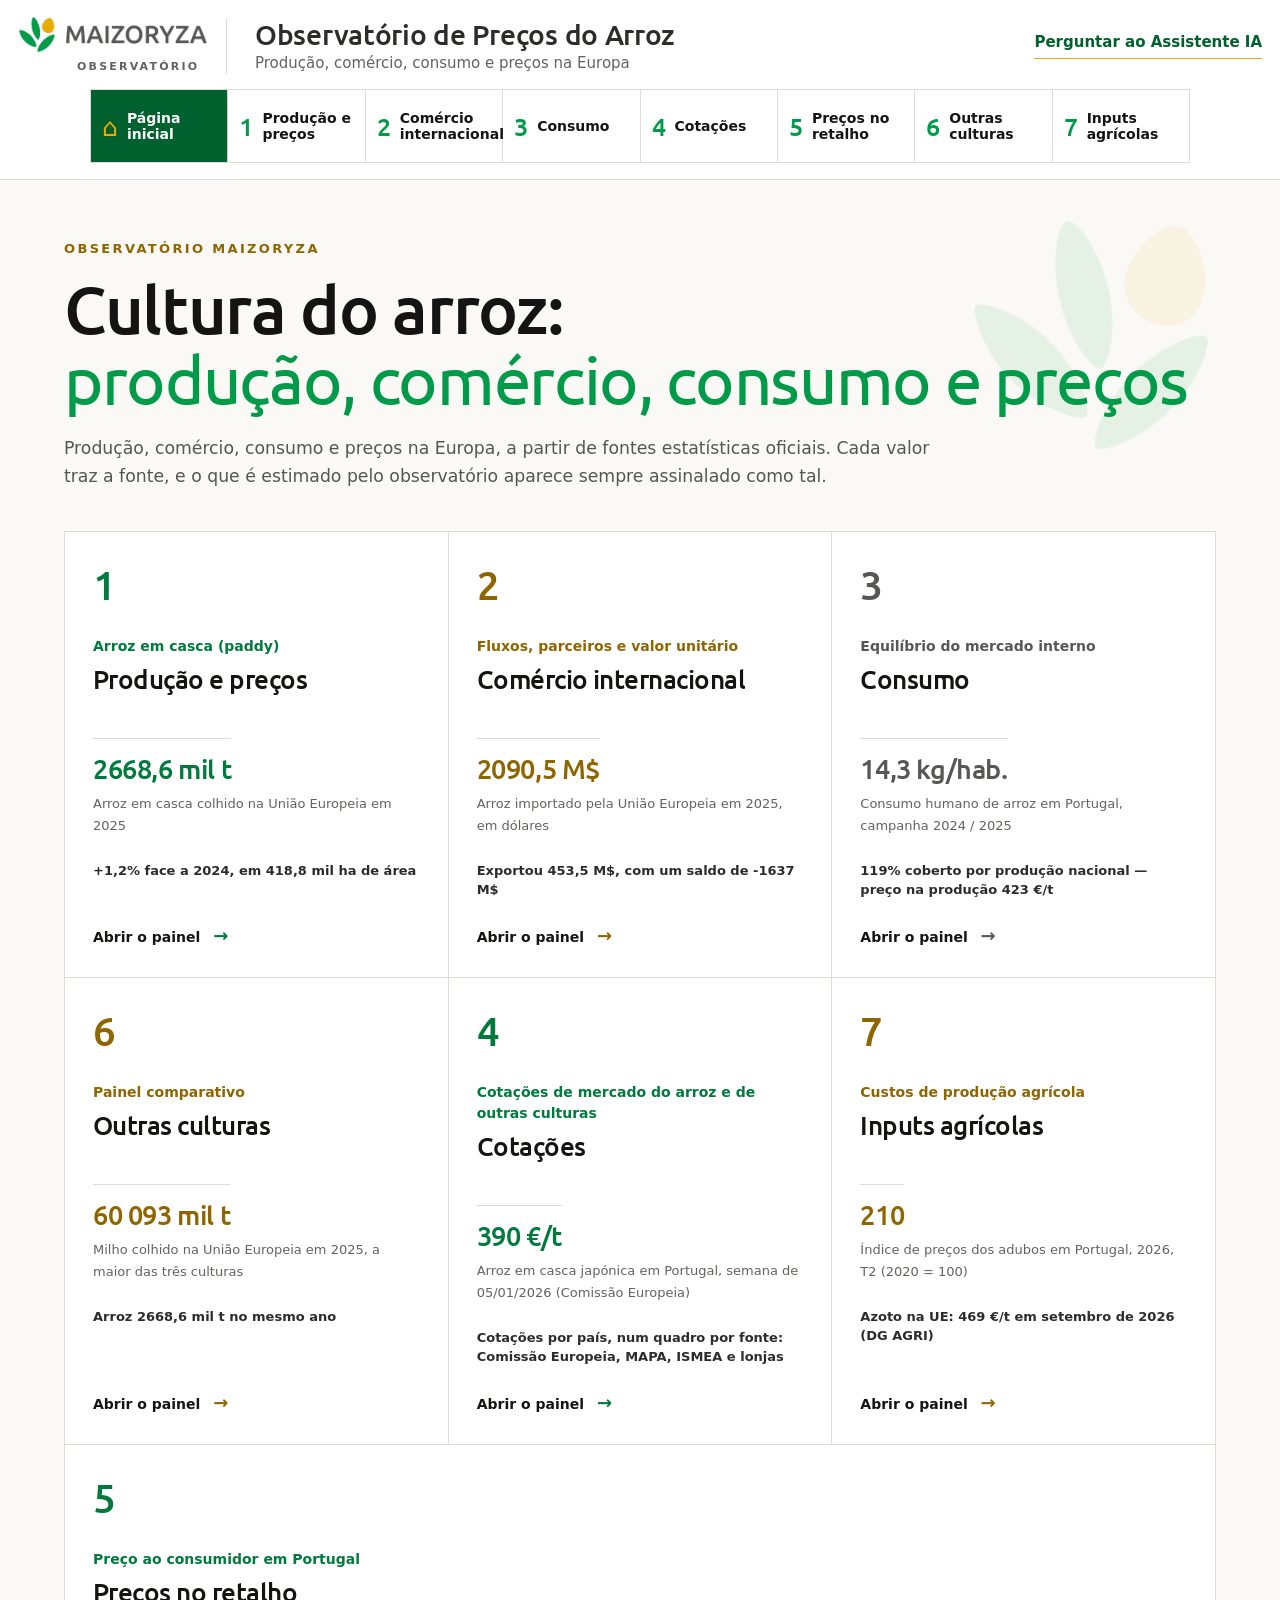
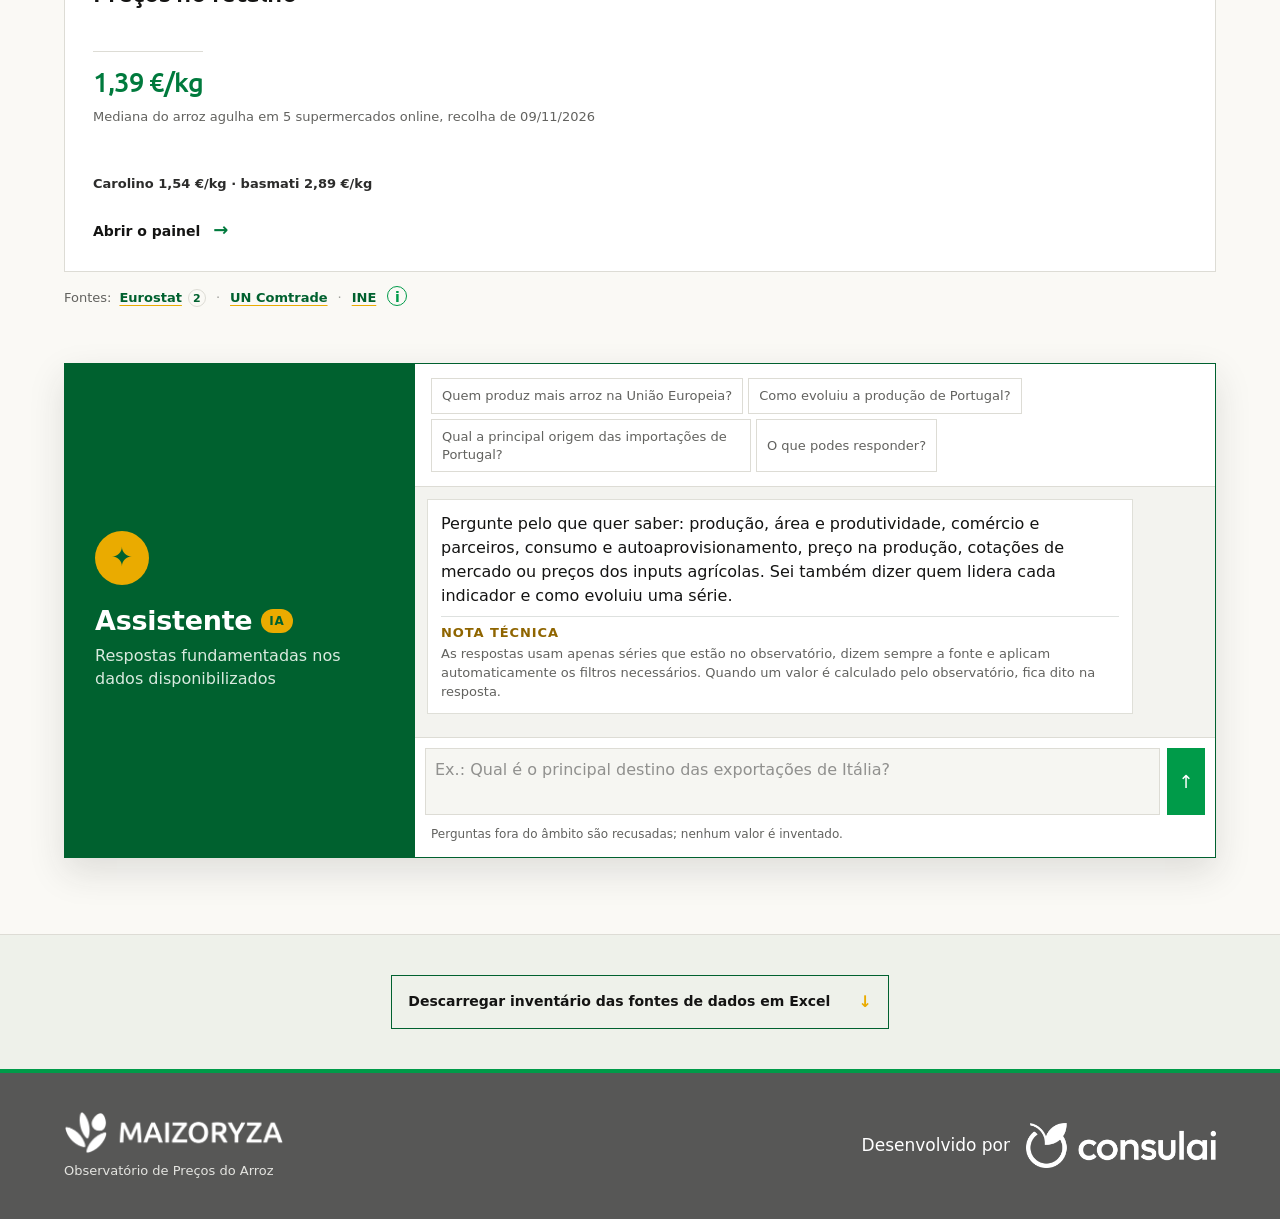
==== index.html @ 8aa379ae "Refactor code structure for improved readability and maintainability" ====
<!doctype html>
<html lang="pt">
<head>
<meta charset="utf-8">
<base href="observatorio-maizoryza/">
<meta name="viewport" content="width=device-width,initial-scale=1,viewport-fit=cover">
<title>Observatório de Preços do Arroz</title>
<meta name="description" content="Produção, comércio, consumo e cotações do arroz; painel comparativo de outras culturas.">
<link rel="icon" type="image/png" href="./favicon.png">
<link rel="stylesheet" href="./assets/index-mz2ff5a800.css">
<style>body{margin:0;background:#faf9f5;color:#141413}</style>
</head>
<body>
<div id="root"></div>
<script type="module" src="./assets/index-mz3812a607.js"></script>
</body>
</html>
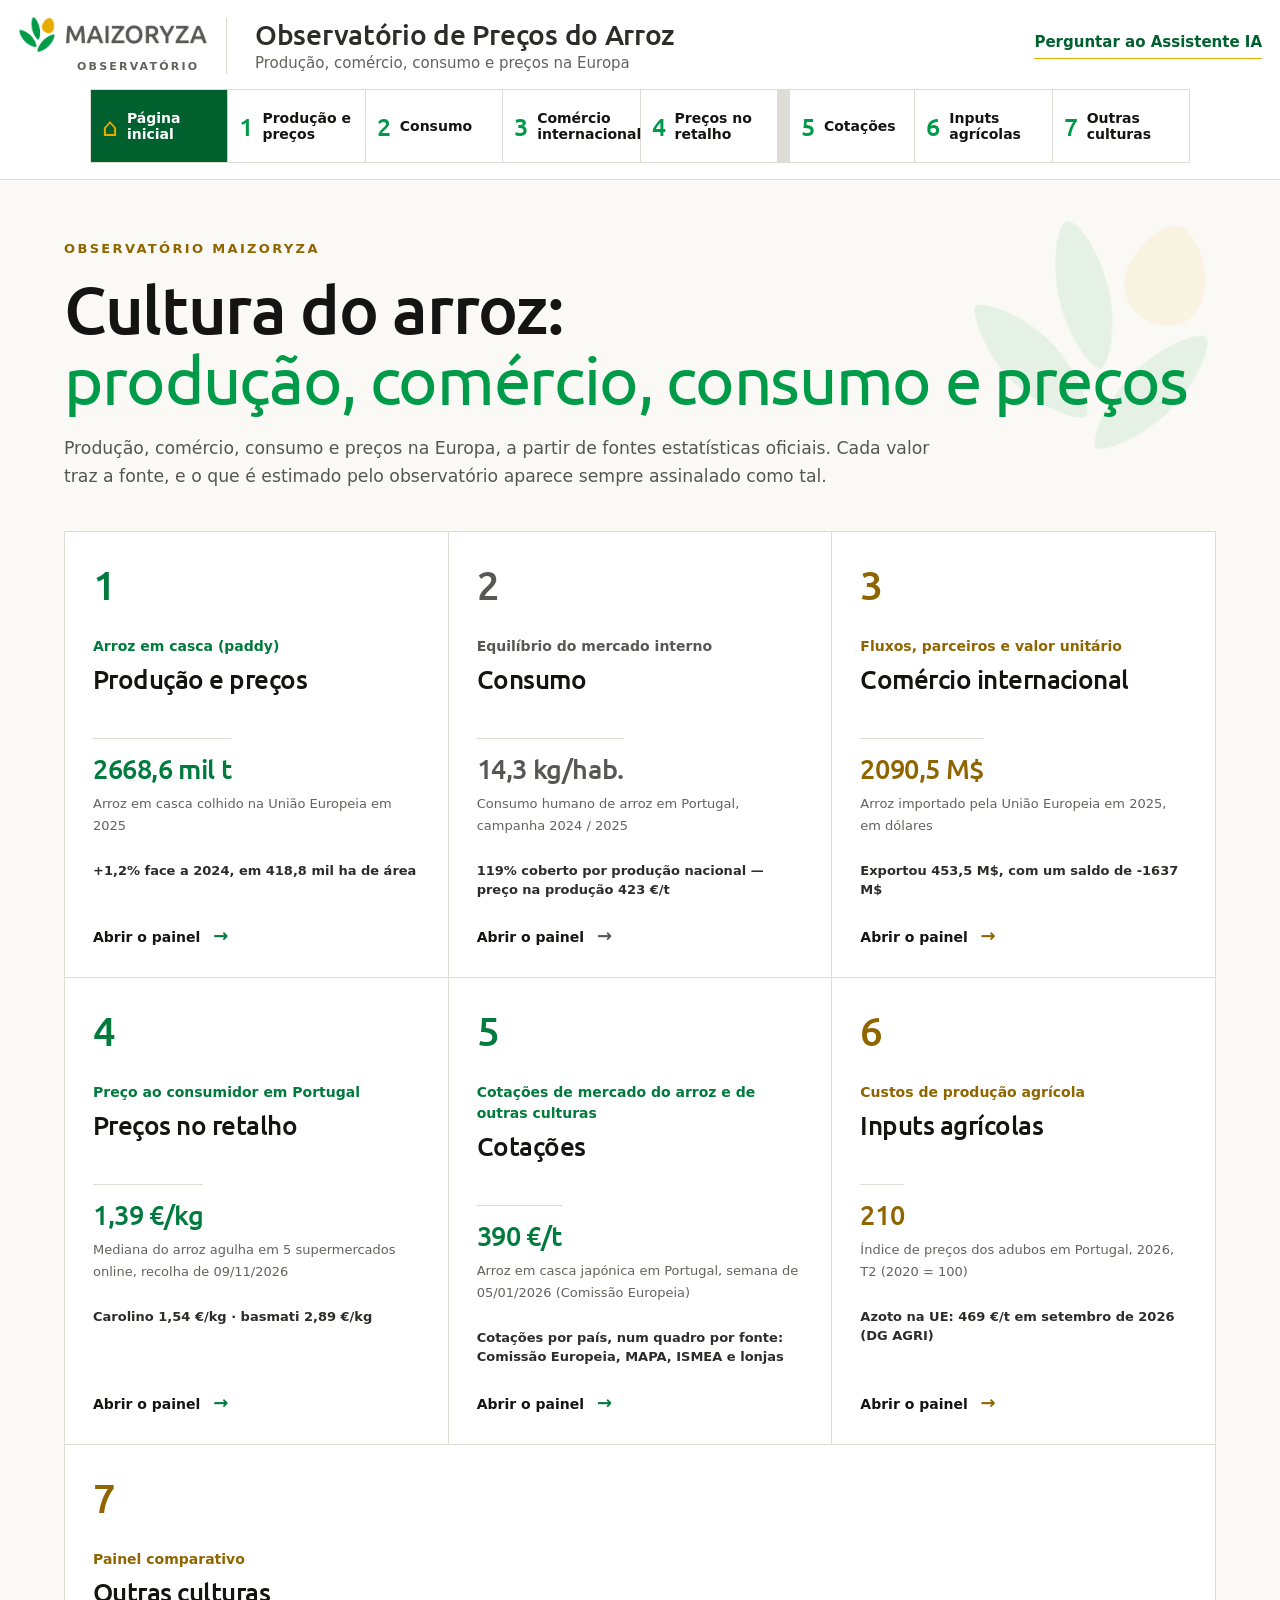
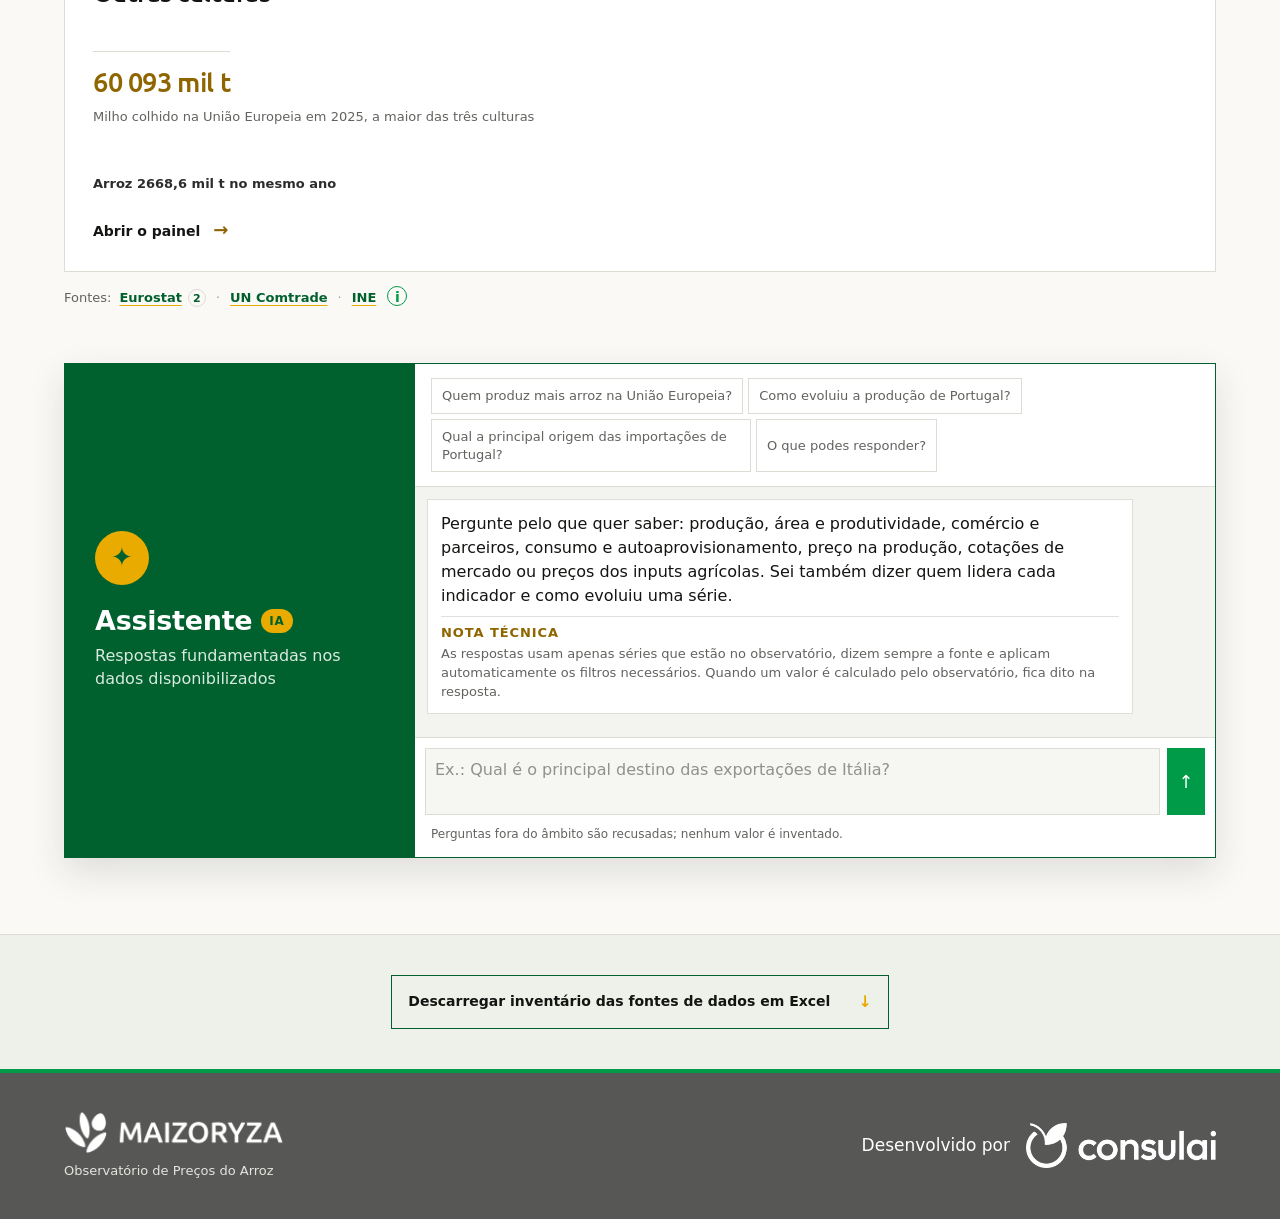
==== commit 8eebe369: "Refactor code structure for improved readability and maintainability" ====
--- a/index.html
+++ b/index.html
@@ -7,11 +7,11 @@
 <title>Observatório de Preços do Arroz</title>
 <meta name="description" content="Produção, comércio, consumo e cotações do arroz; painel comparativo de outras culturas.">
 <link rel="icon" type="image/png" href="./favicon.png">
-<link rel="stylesheet" href="./assets/index-mz2ff5a800.css">
+<link rel="stylesheet" href="./assets/index-mz8e0e1851.css">
 <style>body{margin:0;background:#faf9f5;color:#141413}</style>
 </head>
 <body>
 <div id="root"></div>
-<script type="module" src="./assets/index-mz3812a607.js"></script>
+<script type="module" src="./assets/index-mz38a9df0b.js"></script>
 </body>
 </html>
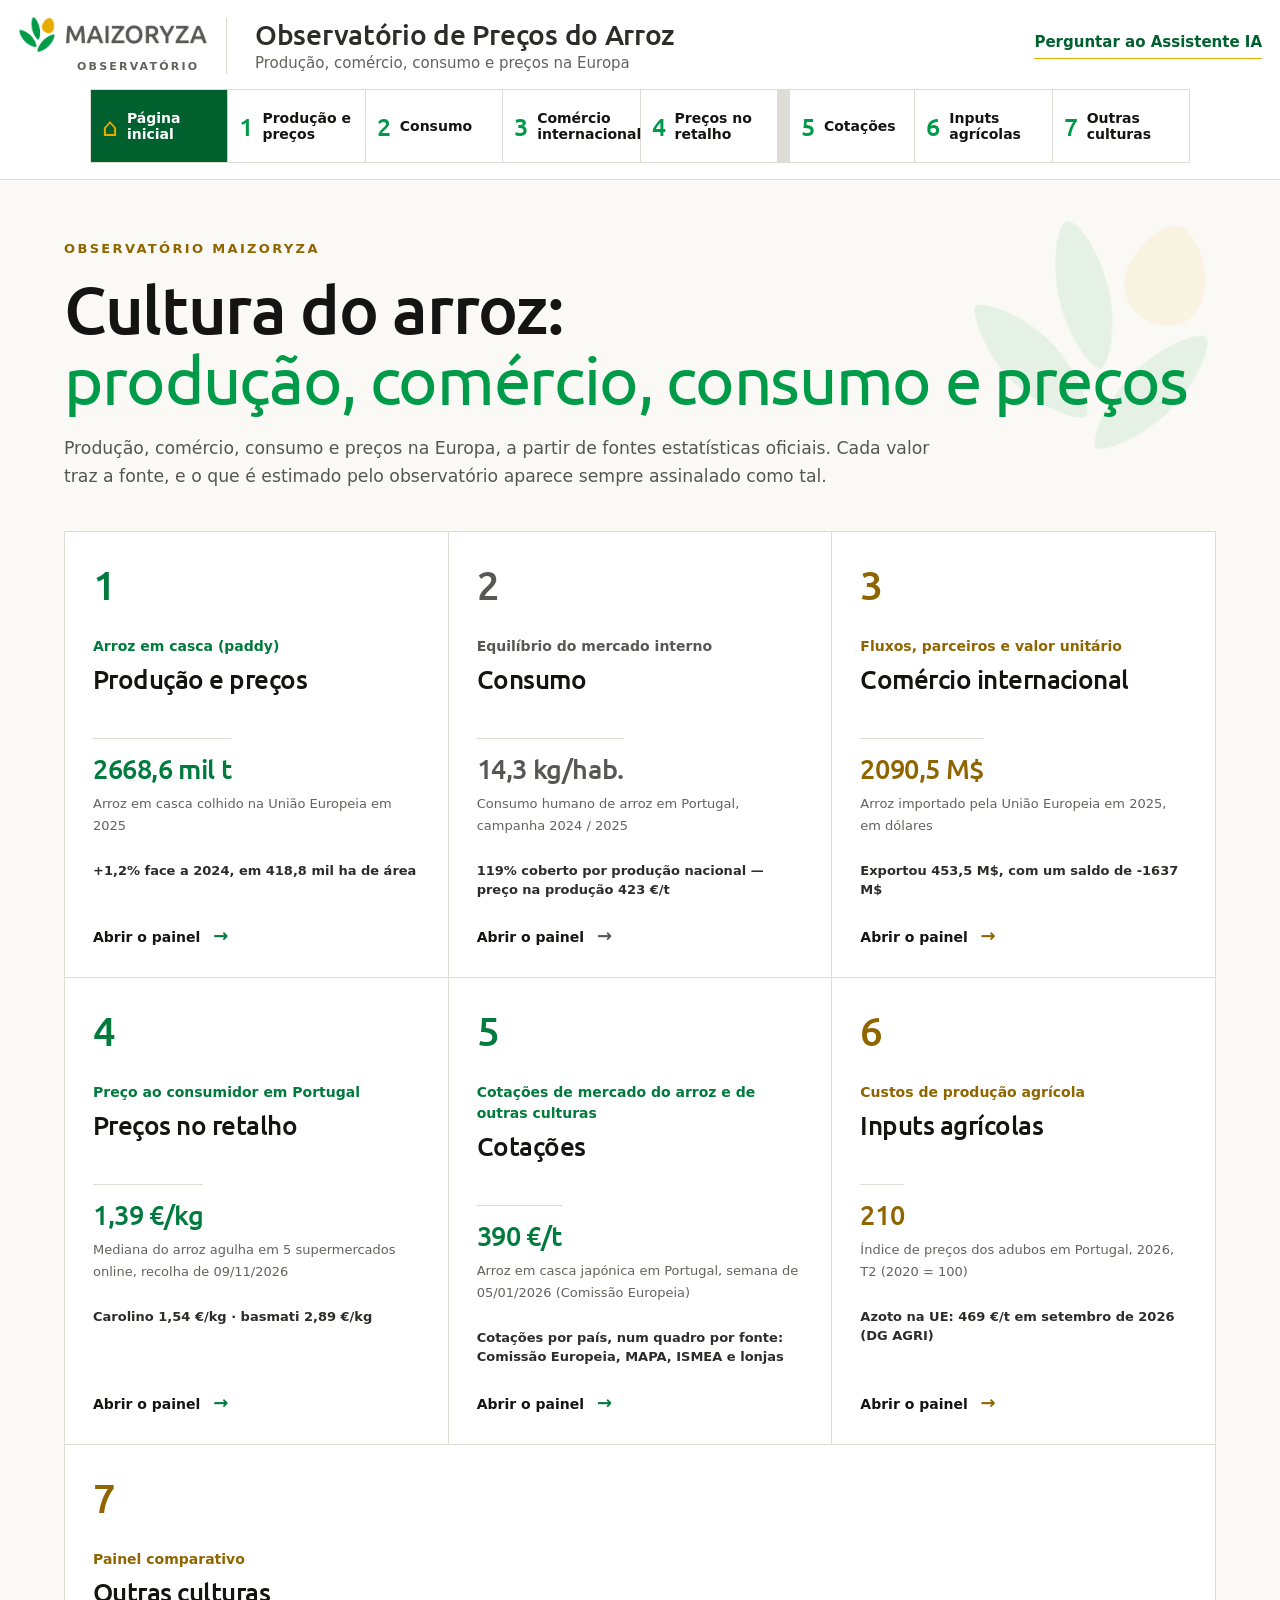
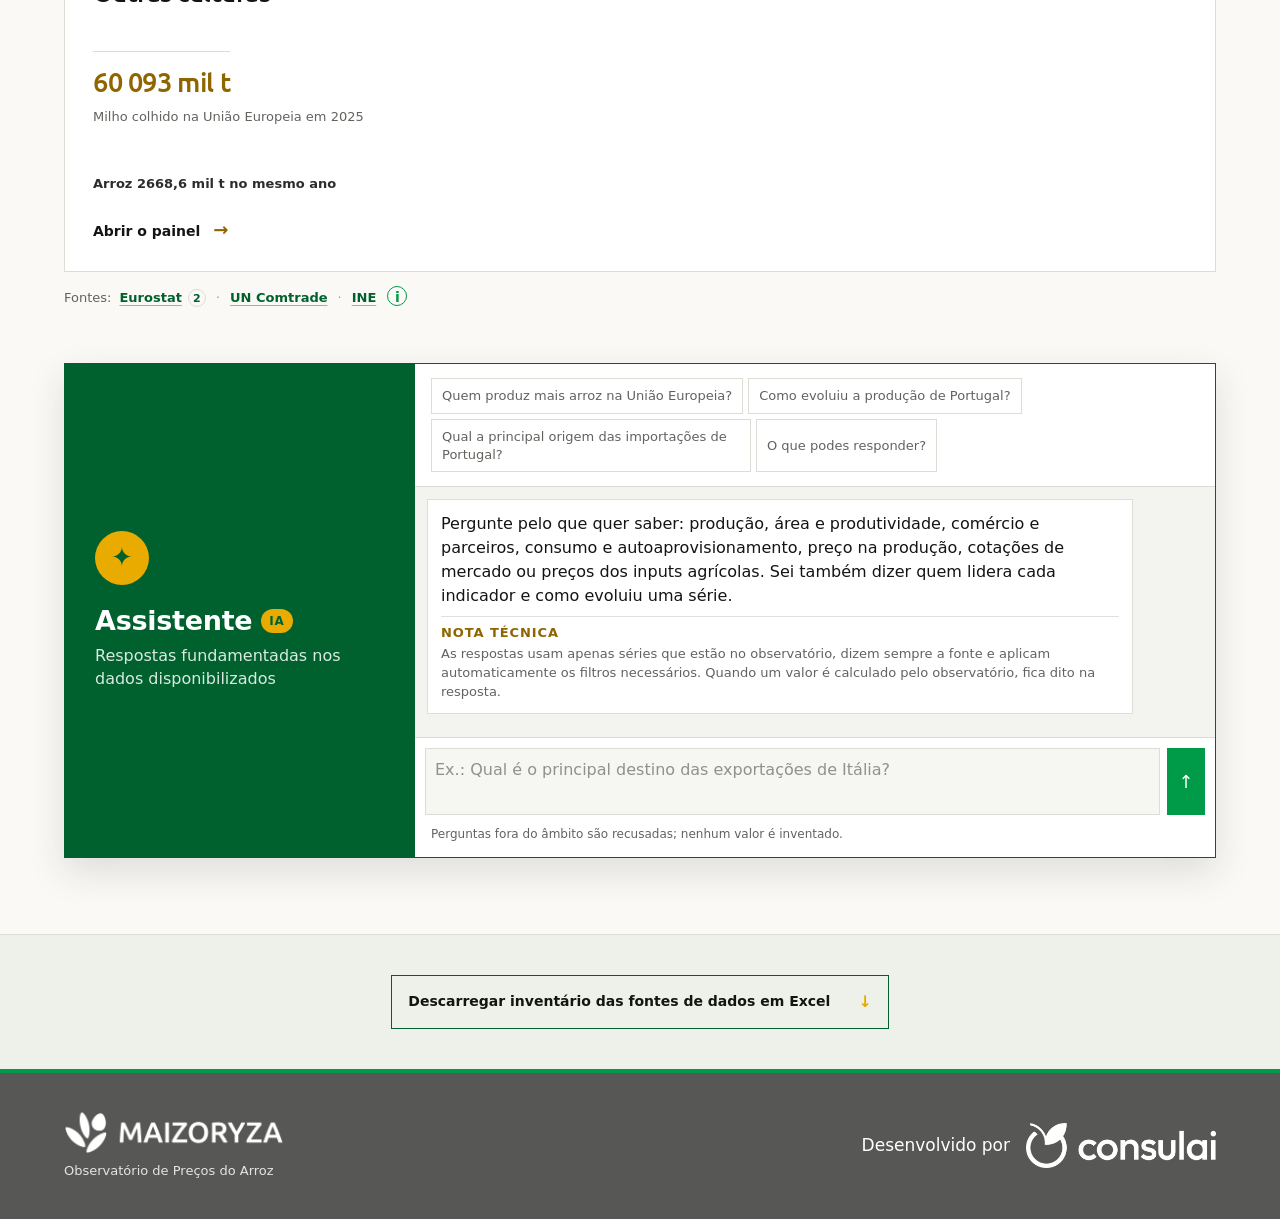
==== commit 477c5551: "Update observatory data and quote ingestion Co-authored-by: Copilot <223556219+Copilot@users.noreply" ====
--- a/index.html
+++ b/index.html
@@ -7,11 +7,11 @@
 <title>Observatório de Preços do Arroz</title>
 <meta name="description" content="Produção, comércio, consumo e cotações do arroz; painel comparativo de outras culturas.">
 <link rel="icon" type="image/png" href="./favicon.png">
-<link rel="stylesheet" href="./assets/index-mz8e0e1851.css">
+<link rel="stylesheet" href="./assets/index-mzf87023fc.css">
 <style>body{margin:0;background:#faf9f5;color:#141413}</style>
 </head>
 <body>
 <div id="root"></div>
-<script type="module" src="./assets/index-mz38a9df0b.js"></script>
+<script type="module" src="./assets/index-mzfde0d0f7.js"></script>
 </body>
 </html>
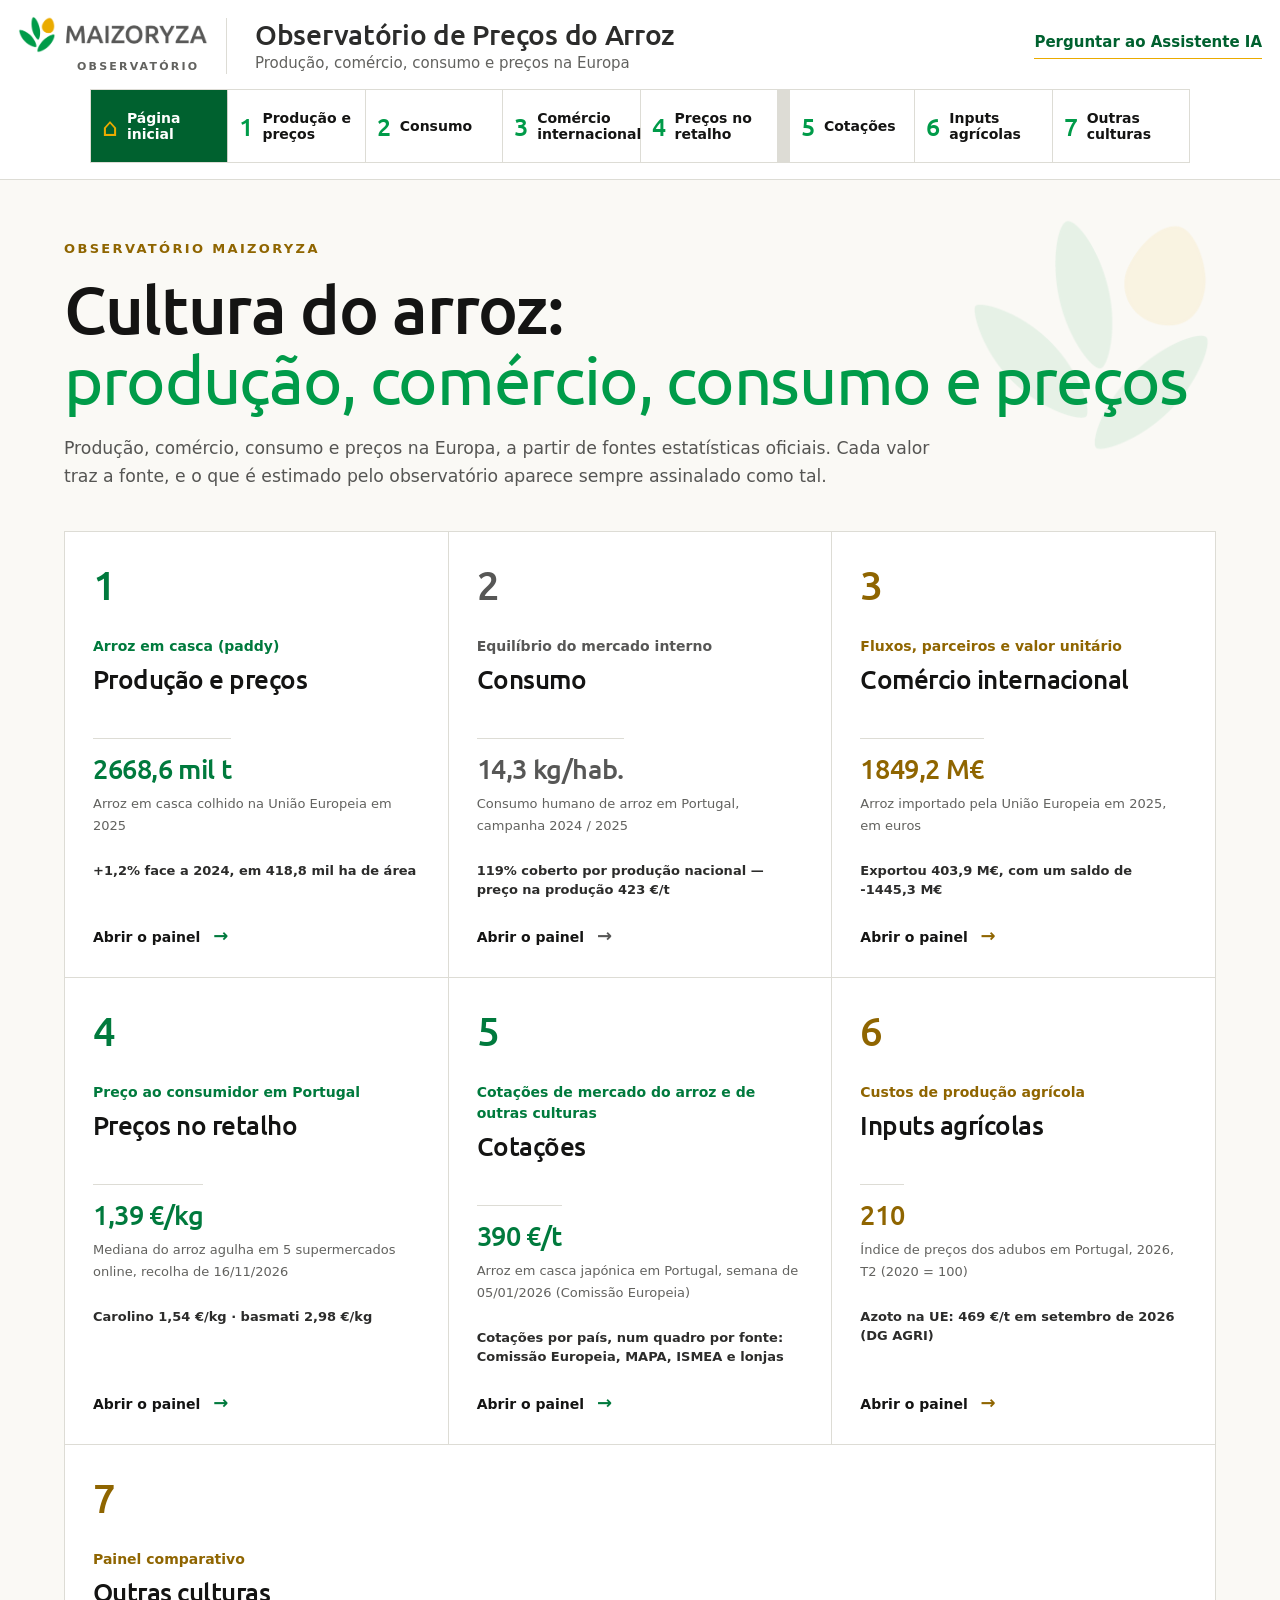
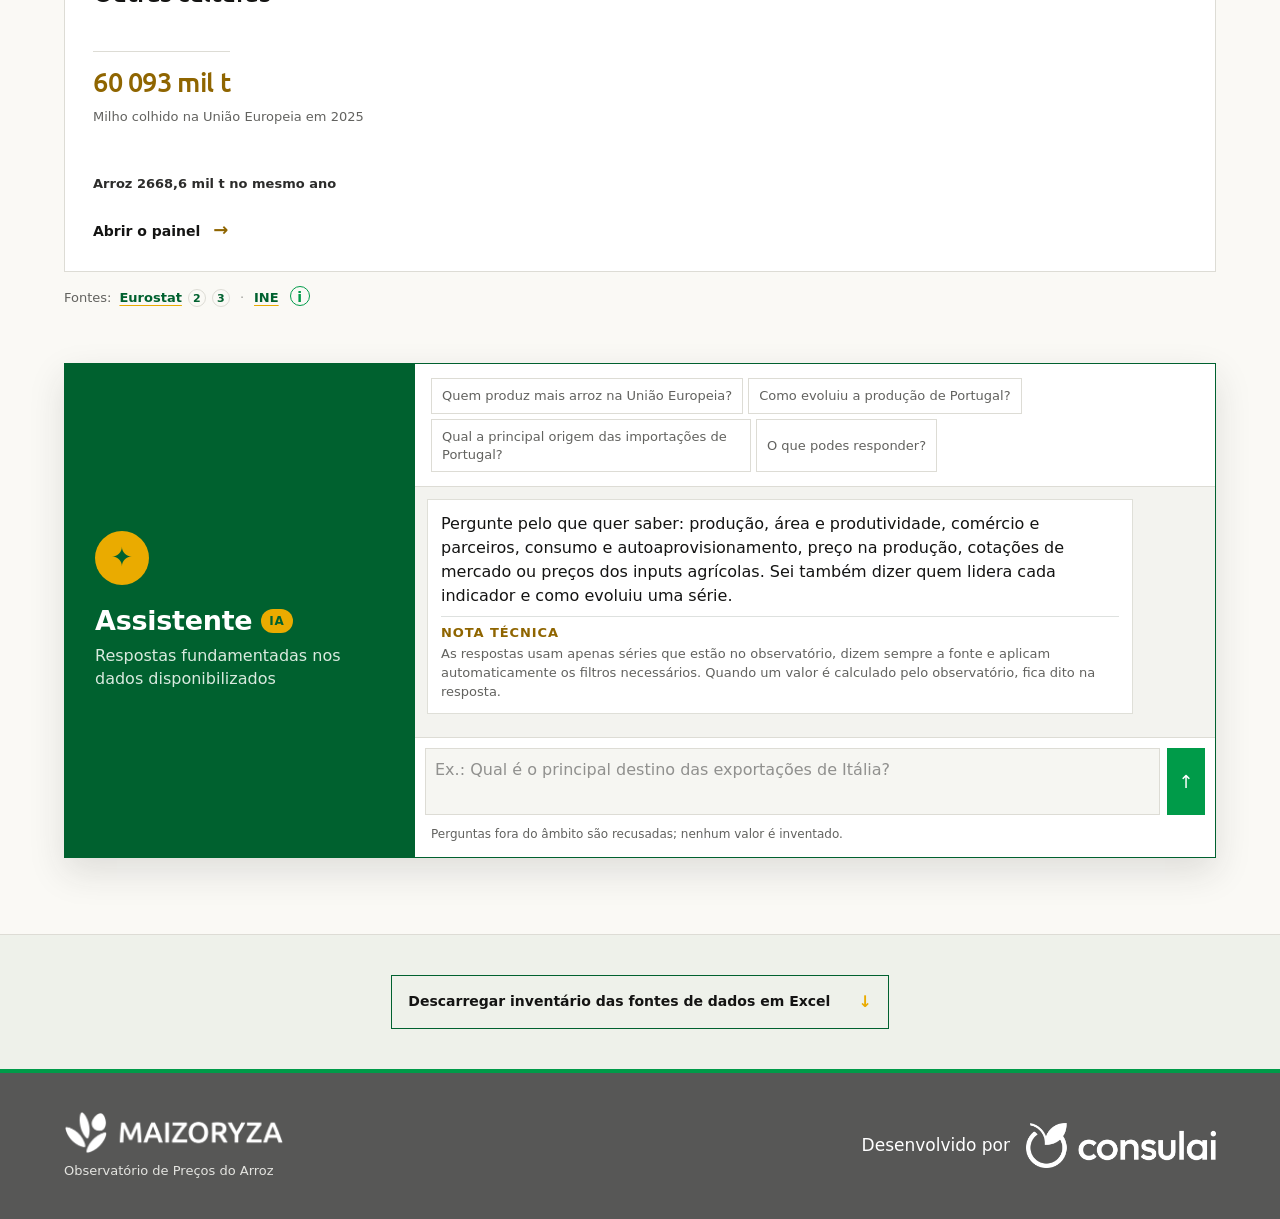
==== commit a683ccc8: "Refactor code structure for improved readability and maintainability" ====
--- a/index.html
+++ b/index.html
@@ -8,10 +8,23 @@
 <meta name="description" content="Produção, comércio, consumo e cotações do arroz; painel comparativo de outras culturas.">
 <link rel="icon" type="image/png" href="./favicon.png">
 <link rel="stylesheet" href="./assets/index-mzf87023fc.css">
-<style>body{margin:0;background:#faf9f5;color:#141413}</style>
+<style>
+body{margin:0;background:#faf9f5;color:#141413}
+.mz-variety-table{width:100%;border-collapse:collapse;font-size:.9rem}
+.mz-variety-table th,.mz-variety-table td{padding:.55rem .7rem;border-bottom:1px solid #dfe3d8;text-align:right;white-space:nowrap}
+.mz-variety-table th:first-child,.mz-variety-table td:first-child{text-align:left}
+.mz-variety-table th{position:sticky;top:0;background:#f4f5ef;color:#1e2923;z-index:1}
+.mz-variety-table td.num{font-variant-numeric:tabular-nums}
+.mz-variety-table-wrap{max-height:560px;overflow:auto;margin-top:.75rem;border:1px solid #dde1d3;border-radius:8px}
+.axis{fill:#46534a;font-size:13px}
+.series-end-label,.series-end-leader{display:none}
+.chart-legend{max-width:100%;color:#26352c;font-size:15px;line-height:1.55;gap:12px 20px}
+.chart-legend>span{min-width:0;max-width:100%;white-space:normal;overflow-wrap:anywhere;text-align:left}
+.symbol-legend{flex-wrap:wrap;justify-content:flex-start;color:#26352c;line-height:1.55}
+</style>
 </head>
 <body>
 <div id="root"></div>
-<script type="module" src="./assets/index-mzfde0d0f7.js"></script>
+<script type="module" src="./assets/index-mzad734e80.js"></script>
 </body>
 </html>
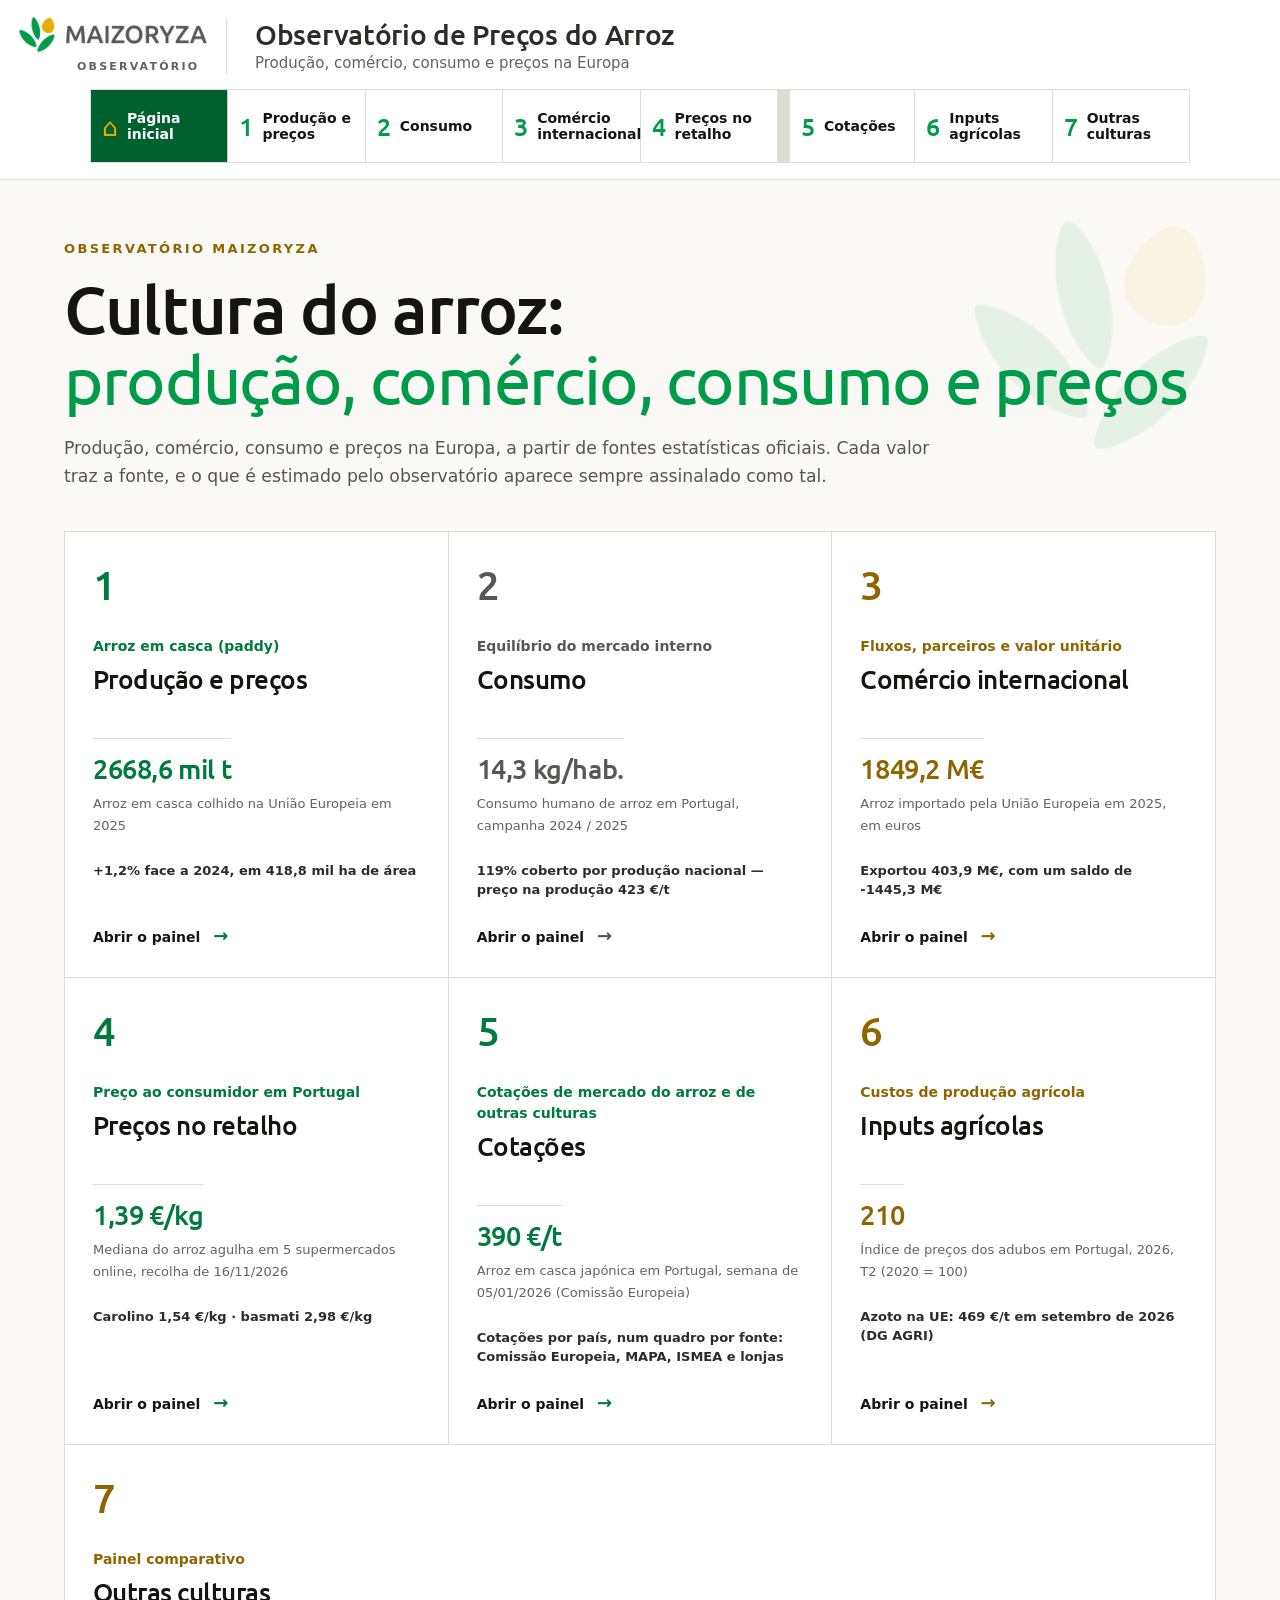
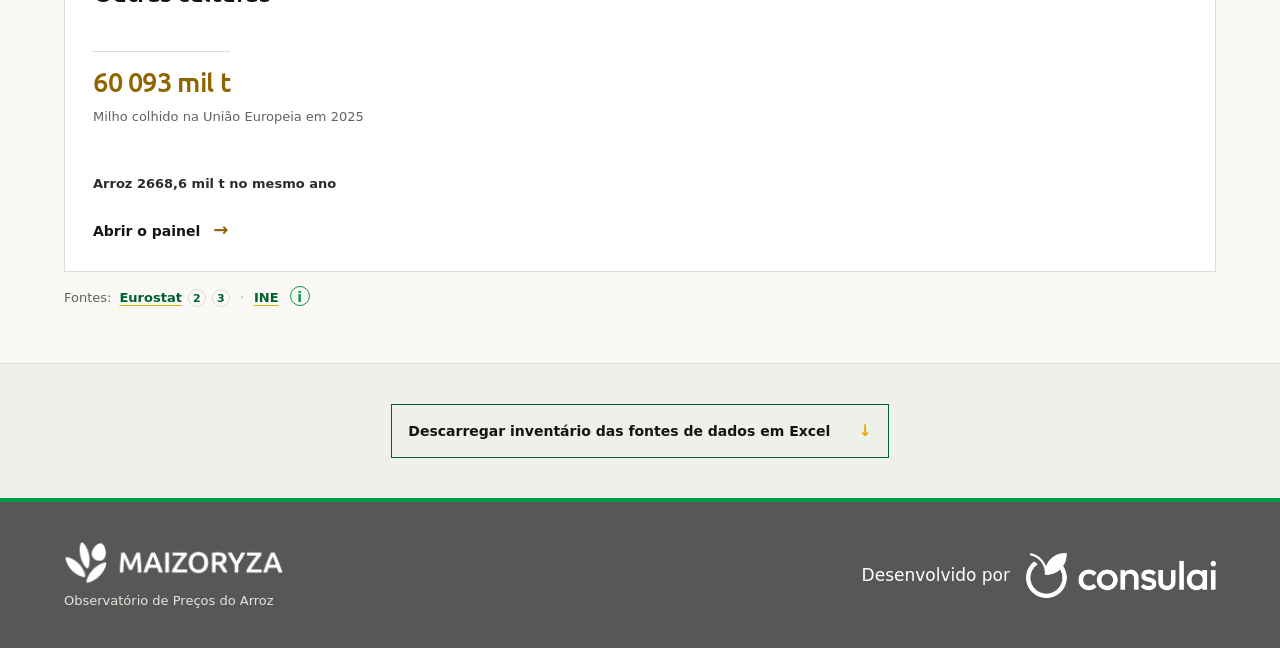
==== commit 95938e43: "Hide assistant jump elements in HTML for cleaner UI" ====
--- a/index.html
+++ b/index.html
@@ -21,10 +21,31 @@
 .chart-legend{max-width:100%;color:#26352c;font-size:15px;line-height:1.55;gap:12px 20px}
 .chart-legend>span{min-width:0;max-width:100%;white-space:normal;overflow-wrap:anywhere;text-align:left}
 .symbol-legend{flex-wrap:wrap;justify-content:flex-start;color:#26352c;line-height:1.55}
+.assistant-jump,.home-assistant,
+[class*="assistant" i],[id*="assistant" i],
+[aria-label*="assistente" i],[aria-label*="assistant" i],
+[class*="chatbot" i],[id*="chatbot" i],
+[class*="ai-chat" i],[id*="ai-chat" i]{display:none!important}
 </style>
 </head>
 <body>
 <div id="root"></div>
 <script type="module" src="./assets/index-mzad734e80.js"></script>
+<script>
+(() => {
+  const hideAssistant = () => {
+    document.querySelectorAll("#assistant, .chat-panel, .home-assistant, .assistant-jump")
+      .forEach(element => {
+        element.hidden = true;
+        element.style.setProperty("display", "none", "important");
+      });
+  };
+  hideAssistant();
+  new MutationObserver(hideAssistant).observe(document.documentElement, {
+    childList: true,
+    subtree: true
+  });
+})();
+</script>
 </body>
 </html>
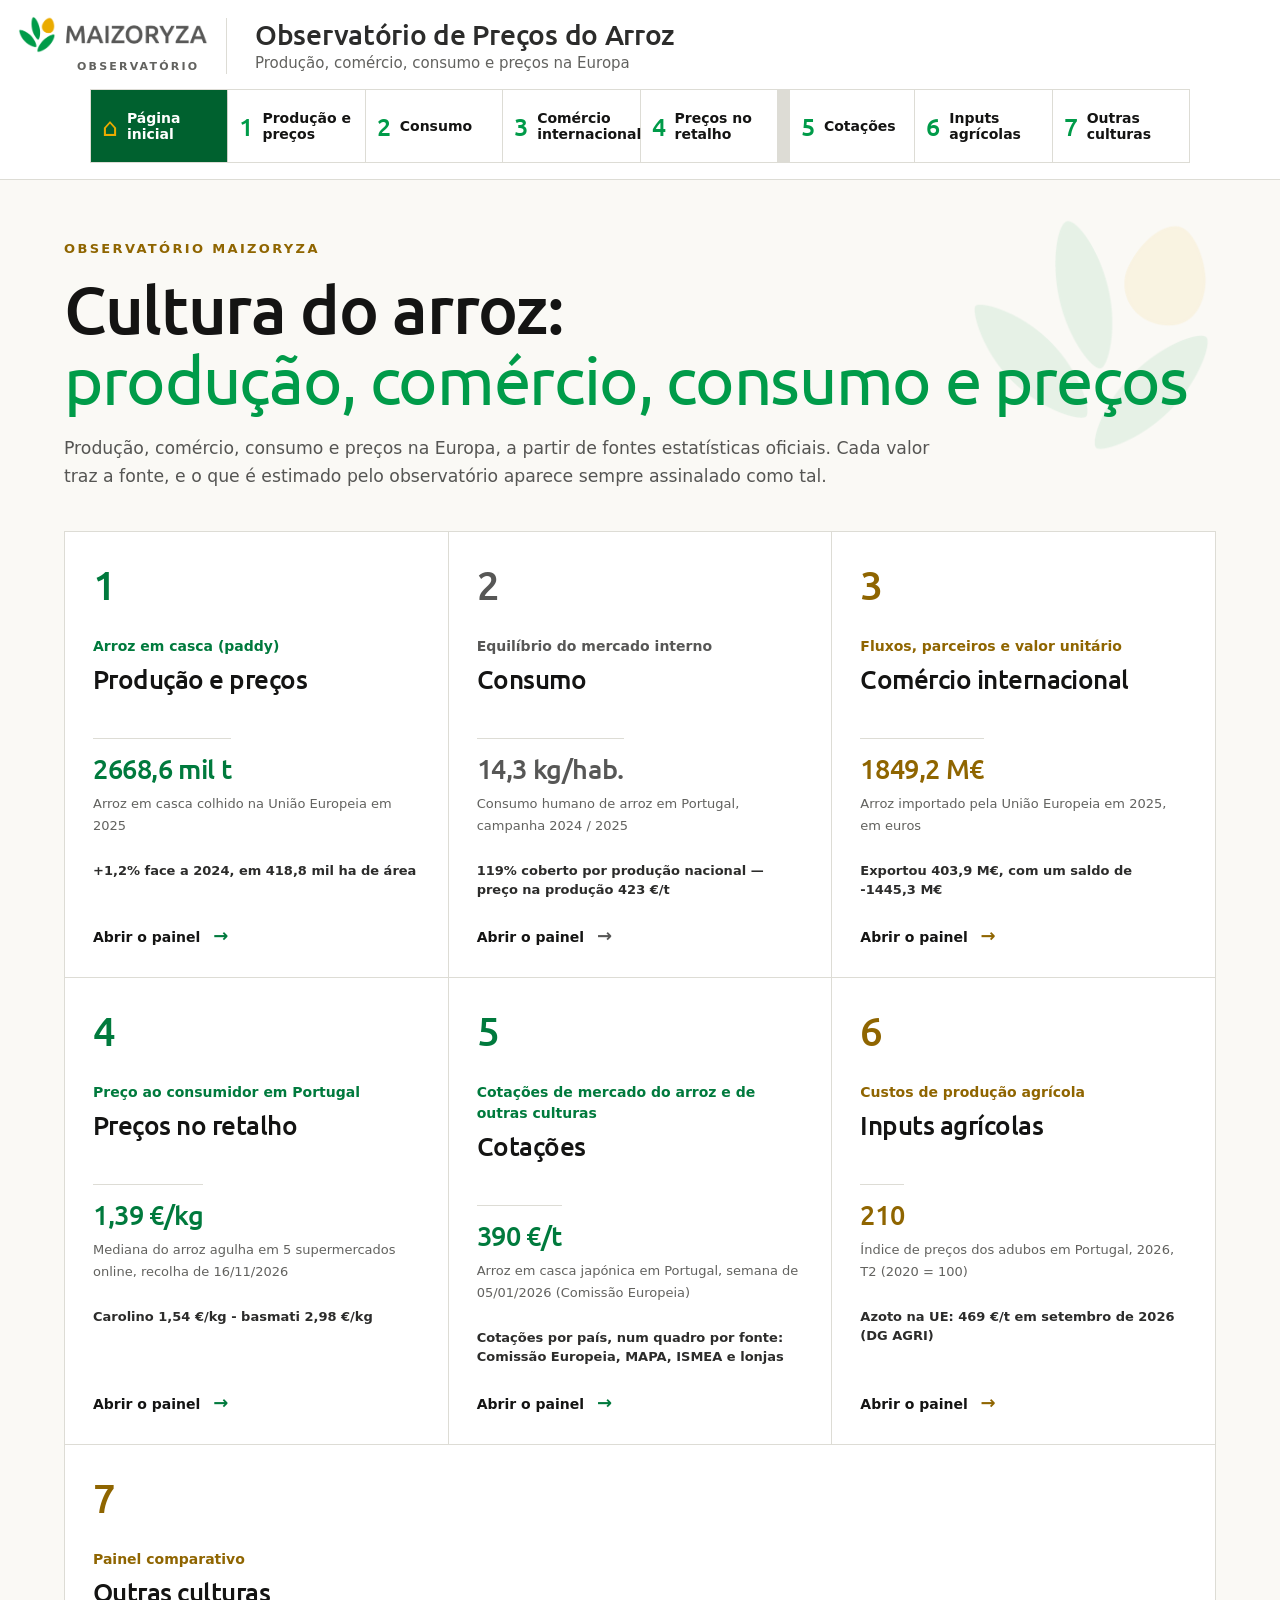
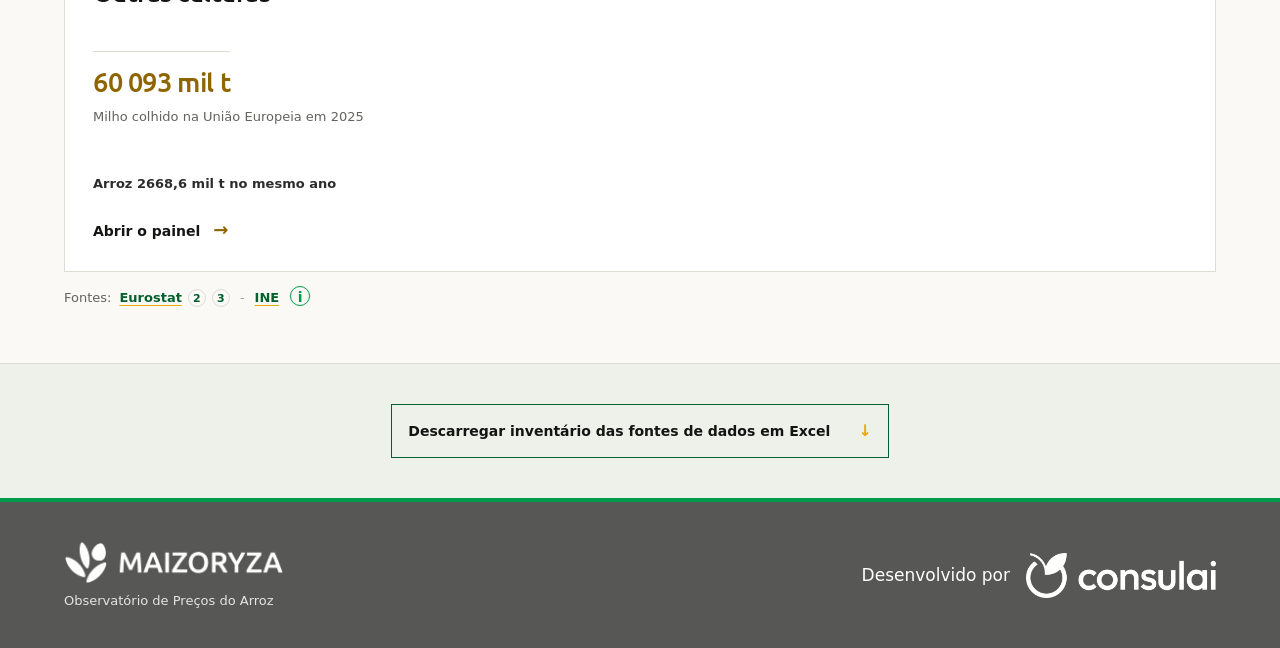
==== commit 8c375584: "Publish observatory vaga 20 updates Co-authored-by: Copilot <223556219+Copilot@users.noreply.github." ====
--- a/index.html
+++ b/index.html
@@ -7,7 +7,7 @@
 <title>Observatório de Preços do Arroz</title>
 <meta name="description" content="Produção, comércio, consumo e cotações do arroz; painel comparativo de outras culturas.">
 <link rel="icon" type="image/png" href="./favicon.png">
-<link rel="stylesheet" href="./assets/index-mzf87023fc.css">
+<link rel="stylesheet" href="./assets/index-mz4872313b.css">
 <style>
 body{margin:0;background:#faf9f5;color:#141413}
 .mz-variety-table{width:100%;border-collapse:collapse;font-size:.9rem}
@@ -30,7 +30,7 @@
 </head>
 <body>
 <div id="root"></div>
-<script type="module" src="./assets/index-mzad734e80.js"></script>
+<script type="module" src="./assets/index-mz1d1d52bf.js"></script>
 <script>
 (() => {
   const hideAssistant = () => {
@@ -40,8 +40,52 @@
         element.style.setProperty("display", "none", "important");
       });
   };
-  hideAssistant();
-  new MutationObserver(hideAssistant).observe(document.documentElement, {
+  const fixYearColon = () => {
+    document.querySelectorAll("article small").forEach(el => {
+      const walker = document.createTreeWalker(el, NodeFilter.SHOW_TEXT);
+      let node;
+      while ((node = walker.nextNode())) {
+        const fixed = node.nodeValue.replace(/(\b2025|\bEurostat)\s+[—–-]\s+/, "$1: ");
+        if (fixed !== node.nodeValue) node.nodeValue = fixed;
+      }
+    });
+  };
+  const hideAxisLegend = () => {
+    document.querySelectorAll("#production-area-yield span").forEach(el => {
+      if (el.style.display !== "none" && /^Eixo (horizontal|vertical):/.test(el.textContent.trim())) {
+        el.style.setProperty("display", "none", "important");
+      }
+    });
+  };
+  const fixEvolutionRef = () => {
+    document.querySelectorAll("#production-area-yield small").forEach(el => {
+      const walker = document.createTreeWalker(el, NodeFilter.SHOW_TEXT);
+      let node;
+      while ((node = walker.nextNode())) {
+        if (node.nodeValue.includes("na evolução")) {
+          node.nodeValue = node.nodeValue.replace("na evolução", "no gráfico de evolução (nº1)");
+        }
+      }
+    });
+  };
+  const fixRankingRef = () => {
+    document.querySelectorAll("#production-ranking small").forEach(el => {
+      const walker = document.createTreeWalker(el, NodeFilter.SHOW_TEXT);
+      let node;
+      while ((node = walker.nextNode())) {
+        const fixed = node.nodeValue.replace(/(evolução)(?!\s*\(nº)/, "$1 (nº1)");
+        if (fixed !== node.nodeValue) node.nodeValue = fixed;
+      }
+    });
+  };
+  const VARIETIES_NOTE = "Portugal: área declarada ao IFAP. Itália: área semeada declarada ao Ente Nazionale Risi (Database Superfici), por variedade e grupo varietal. Espanha: apenas a província de Sevilha, com a percentagem da área semeada das principais variedades publicada pela RAIF (Junta de Andalucía) no boletim final da campanha (2022, 2024 e 2025).";
+  const fixVarietiesNote = () => {
+    const p = document.querySelector("#production-varieties > p");
+    if (p && p.textContent.trim().startsWith("Área declarada no IFAP")) p.textContent = VARIETIES_NOTE;
+  };
+  const tidy = () => { hideAssistant(); fixYearColon(); hideAxisLegend(); fixEvolutionRef(); fixRankingRef(); fixVarietiesNote(); };
+  tidy();
+  new MutationObserver(tidy).observe(document.documentElement, {
     childList: true,
     subtree: true
   });
